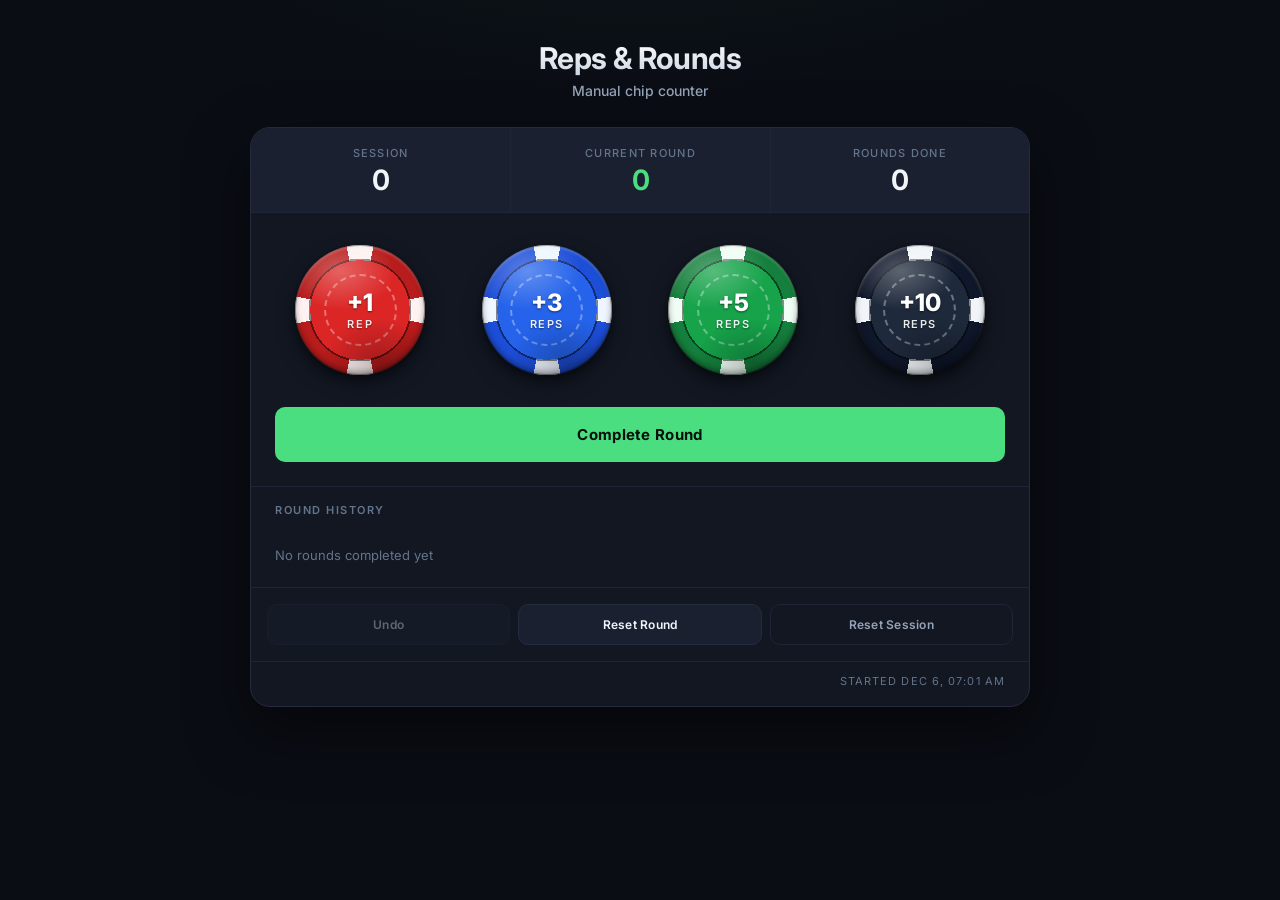
==== docs/index.html @ 08386cd2 "Move PWA from pwa/ to docs/ for GitHub Pages deployment GitHub Pages can publish a /docs folder dire" ====
<!DOCTYPE html>
<html lang="en">
<head>
    <meta charset="UTF-8">
    <meta name="viewport" content="width=device-width, initial-scale=1.0, user-scalable=no, viewport-fit=cover">
    <title>Reps &amp; Rounds Counter</title>

    <meta name="description" content="Manual poker-chip-styled reps and rounds counter. Works offline.">
    <meta name="theme-color" content="#0a0d14">
    <meta name="color-scheme" content="dark">

    <link rel="manifest" href="manifest.webmanifest">
    <link rel="icon" type="image/png" sizes="192x192" href="icons/icon-192.png">
    <link rel="icon" type="image/png" sizes="512x512" href="icons/icon-512.png">
    <link rel="apple-touch-icon" href="icons/apple-touch-icon.png">

    <meta name="apple-mobile-web-app-capable" content="yes">
    <meta name="apple-mobile-web-app-status-bar-style" content="black-translucent">
    <meta name="apple-mobile-web-app-title" content="Reps Counter">
    <meta name="mobile-web-app-capable" content="yes">

    <link rel="preconnect" href="https://fonts.googleapis.com">
    <link rel="preconnect" href="https://fonts.gstatic.com" crossorigin>
    <link href="https://fonts.googleapis.com/css2?family=Inter:wght@400;500;600;700;800&display=swap" rel="stylesheet">

    <link rel="stylesheet" href="styles.css">
</head>
<body>
    <div class="header">
        <h1>Reps &amp; Rounds</h1>
        <div class="tagline">Manual chip counter</div>
    </div>

    <div class="container">

        <div class="session-info">
            <div class="session-stat">
                <div class="session-label">Session</div>
                <div class="session-value" id="stat-session">0</div>
            </div>
            <div class="session-stat">
                <div class="session-label">Current Round</div>
                <div class="session-value" id="stat-round">0</div>
            </div>
            <div class="session-stat">
                <div class="session-label">Rounds Done</div>
                <div class="session-value" id="stat-rounds">0</div>
            </div>
        </div>

        <div class="chips-section">
            <div class="chips-grid">
                <button class="chip chip-1"  id="chip-btn-1"  data-value="1">
                    <span class="chip-value">+1<span class="chip-label">rep</span></span>
                </button>
                <button class="chip chip-3"  id="chip-btn-3"  data-value="3">
                    <span class="chip-value">+3<span class="chip-label">reps</span></span>
                </button>
                <button class="chip chip-5"  id="chip-btn-5"  data-value="5">
                    <span class="chip-value">+5<span class="chip-label">reps</span></span>
                </button>
                <button class="chip chip-10" id="chip-btn-10" data-value="10">
                    <span class="chip-value">+10<span class="chip-label">reps</span></span>
                </button>
            </div>
        </div>

        <div class="complete-section">
            <button class="complete-btn" id="complete-btn">Complete Round</button>
        </div>

        <div class="history-section">
            <div class="history-header">Round History</div>
            <div class="round-list" id="round-list">
                <div class="no-rounds-msg">No rounds completed yet</div>
            </div>
        </div>

        <div class="controls">
            <button class="ctrl-btn" id="undo-btn" disabled>Undo</button>
            <button class="ctrl-btn" id="reset-round-btn">Reset Round</button>
            <button class="ctrl-btn dark" id="reset-session-btn">Reset Session</button>
        </div>

        <div id="status-msg" class="status-message"></div>

        <div class="session-meta" id="session-meta"></div>
    </div>

    <script src="app.js"></script>
</body>
</html>
---- docs/styles.css ----
:root {
    --bg: #0a0d14;
    --surface: #121722;
    --surface-2: #1a2030;
    --border: #242b3d;
    --border-soft: #1e2536;
    --text: #f1f5f9;
    --text-muted: #94a3b8;
    --text-dim: #64748b;
    --accent: #4ade80;
    --accent-hover: #22c55e;
    --accent-soft: rgba(74, 222, 128, 0.12);
    --accent-ring: rgba(74, 222, 128, 0.25);
    --danger: #f87171;
    --danger-soft: rgba(248, 113, 113, 0.12);

    --radius: 14px;
    --radius-sm: 10px;
    --radius-lg: 20px;
    --shadow-md: 0 8px 24px rgba(0, 0, 0, 0.35);
    --shadow-lg: 0 24px 60px rgba(0, 0, 0, 0.5);
}

* { margin: 0; padding: 0; box-sizing: border-box; }

html, body {
    background: var(--bg);
    color: var(--text);
    font-family: 'Inter', system-ui, -apple-system, sans-serif;
    -webkit-font-smoothing: antialiased;
    -moz-osx-font-smoothing: grayscale;
}

body {
    min-height: 100vh;
    min-height: 100dvh;
    display: flex;
    flex-direction: column;
    align-items: center;
    padding: max(40px, env(safe-area-inset-top)) 20px max(48px, env(safe-area-inset-bottom));
    background:
        radial-gradient(1000px 500px at 50% -200px, rgba(74, 222, 128, 0.06), transparent 60%),
        var(--bg);
}

.header {
    text-align: center;
    margin-bottom: 28px;
    width: 100%;
}

h1 {
    font-size: 1.875rem;
    font-weight: 700;
    letter-spacing: -0.02em;
    margin-bottom: 6px;
    background: linear-gradient(180deg, #ffffff 0%, #cbd5e1 100%);
    -webkit-background-clip: text;
    -webkit-text-fill-color: transparent;
    background-clip: text;
}

.tagline {
    font-size: 0.875rem;
    color: var(--text-muted);
    font-weight: 500;
}

.container {
    background: var(--surface);
    border: 1px solid var(--border);
    border-radius: var(--radius-lg);
    max-width: 780px;
    width: 100%;
    overflow: hidden;
    box-shadow: var(--shadow-lg);
}

/* ── Stats bar ── */
.session-info {
    background: var(--surface-2);
    display: grid;
    grid-template-columns: repeat(3, 1fr);
    border-bottom: 1px solid var(--border-soft);
}

.session-stat {
    text-align: center;
    padding: 18px 12px;
}

.session-stat + .session-stat {
    border-left: 1px solid var(--border-soft);
}

.session-label {
    font-size: 0.6875rem;
    color: var(--text-dim);
    font-weight: 500;
    letter-spacing: 0.12em;
    text-transform: uppercase;
    margin-bottom: 6px;
}

.session-value {
    font-size: 1.75rem;
    font-weight: 700;
    color: var(--text);
    letter-spacing: -0.02em;
    line-height: 1;
    font-variant-numeric: tabular-nums;
}

.session-stat:nth-child(2) .session-value { color: var(--accent); }

/* ── Chips ── */
.chips-section {
    padding: 32px 24px;
    background: var(--surface);
}

.chips-grid {
    display: grid;
    grid-template-columns: repeat(4, 1fr);
    gap: 16px;
    justify-items: center;
}

.chip {
    --base: #b91c1c;
    --base-dark: #7f1313;
    --dash: #f8fafc;
    --face: #dc2626;
    --face-dark: #991b1b;

    width: 100%;
    max-width: 130px;
    aspect-ratio: 1;
    border-radius: 50%;
    border: none;
    font-family: inherit;
    font-size: 1.5rem;
    font-weight: 800;
    color: #fff;
    cursor: pointer;
    position: relative;
    isolation: isolate;
    display: flex;
    align-items: center;
    justify-content: center;
    -webkit-user-select: none;
    user-select: none;
    -webkit-tap-highlight-color: transparent;
    transition: transform 0.12s ease, box-shadow 0.15s ease, filter 0.15s ease;
    background:
        radial-gradient(circle at 50% 50%,
            var(--face) 0 54%,
            rgba(0, 0, 0, 0.45) 54% 56%,
            transparent 56%),
        conic-gradient(from 0deg,
            var(--dash) 0deg 12deg,
            var(--base) 12deg 78deg,
            var(--dash) 78deg 102deg,
            var(--base) 102deg 168deg,
            var(--dash) 168deg 192deg,
            var(--base) 192deg 258deg,
            var(--dash) 258deg 282deg,
            var(--base) 282deg 348deg,
            var(--dash) 348deg 360deg);
    text-shadow: 0 1px 2px rgba(0, 0, 0, 0.55);
    box-shadow:
        inset 0 2px 3px rgba(255, 255, 255, 0.25),
        inset 0 -3px 6px rgba(0, 0, 0, 0.4),
        inset 0 0 0 1px rgba(0, 0, 0, 0.4),
        0 8px 18px rgba(0, 0, 0, 0.5),
        0 2px 4px rgba(0, 0, 0, 0.3);
}

.chip::before {
    content: "";
    position: absolute;
    inset: 22%;
    border-radius: 50%;
    border: 2px dashed rgba(255, 255, 255, 0.35);
    pointer-events: none;
    z-index: 1;
}

.chip::after {
    content: "";
    position: absolute;
    inset: 0;
    border-radius: 50%;
    background:
        radial-gradient(ellipse 70% 50% at 35% 20%, rgba(255, 255, 255, 0.28), transparent 60%),
        radial-gradient(ellipse 80% 60% at 65% 90%, rgba(0, 0, 0, 0.25), transparent 55%);
    pointer-events: none;
    z-index: 1;
}

.chip-value {
    position: relative;
    z-index: 2;
    display: flex;
    flex-direction: column;
    align-items: center;
    justify-content: center;
    gap: 2px;
    line-height: 1;
}

.chip:hover {
    transform: translateY(-2px);
    filter: brightness(1.06);
}

.chip:active {
    transform: scale(0.93);
}

@keyframes chipPop {
    0%   { transform: scale(0.93); filter: brightness(1.3); }
    60%  { transform: scale(1.04); filter: brightness(1.05); }
    100% { transform: scale(1);    filter: brightness(1); }
}

.chip.tapped { animation: chipPop 0.22s ease-out; }

.chip-label {
    font-size: 0.6875rem;
    letter-spacing: 0.14em;
    text-transform: uppercase;
    opacity: 0.9;
    font-weight: 600;
    margin-top: 2px;
}

.chip-1 {
    --base: #b91c1c;
    --dash: #fef2f2;
    --face: #dc2626;
}
.chip-3 {
    --base: #1d4ed8;
    --dash: #eff6ff;
    --face: #2563eb;
}
.chip-5 {
    --base: #15803d;
    --dash: #f0fdf4;
    --face: #16a34a;
}
.chip-10 {
    --base: #0f172a;
    --dash: #f1f5f9;
    --face: #1e293b;
}

/* ── Complete Round button ── */
.complete-section {
    padding: 0 24px 24px;
}

.complete-btn {
    width: 100%;
    padding: 18px 20px;
    background: var(--accent);
    color: #03110a;
    border: none;
    font-family: inherit;
    font-size: 0.9375rem;
    font-weight: 700;
    letter-spacing: 0.02em;
    cursor: pointer;
    border-radius: var(--radius-sm);
    transition: background 0.15s ease, transform 0.05s ease;
    -webkit-tap-highlight-color: transparent;
}

.complete-btn:hover {
    background: var(--accent-hover);
}

.complete-btn:active { transform: translateY(1px); }

/* ── Round history ── */
.history-section {
    border-top: 1px solid var(--border-soft);
    background: var(--surface);
}

.history-header {
    padding: 16px 24px 10px;
    font-size: 0.6875rem;
    letter-spacing: 0.14em;
    text-transform: uppercase;
    color: var(--text-dim);
    font-weight: 600;
}

.round-list {
    max-height: 240px;
    overflow-y: auto;
    scrollbar-width: thin;
    scrollbar-color: var(--border) var(--surface);
}

.round-list::-webkit-scrollbar { width: 6px; }
.round-list::-webkit-scrollbar-track { background: var(--surface); }
.round-list::-webkit-scrollbar-thumb { background: var(--border); border-radius: 3px; }

.round-entry {
    display: flex;
    justify-content: space-between;
    align-items: center;
    padding: 12px 24px;
    border-top: 1px solid var(--border-soft);
}

.round-entry-label {
    font-size: 0.8125rem;
    color: var(--text-muted);
    font-weight: 500;
}

.round-entry-reps {
    font-size: 0.9375rem;
    font-weight: 700;
    color: var(--text);
    font-variant-numeric: tabular-nums;
}

.round-entry-reps .unit {
    font-size: 0.6875rem;
    color: var(--text-dim);
    font-weight: 500;
    letter-spacing: 0.08em;
    text-transform: uppercase;
    margin-left: 4px;
}

.no-rounds-msg {
    padding: 20px 24px 24px;
    color: var(--text-dim);
    font-size: 0.8125rem;
}

/* ── Control buttons ── */
.controls {
    display: grid;
    grid-template-columns: repeat(3, 1fr);
    gap: 8px;
    padding: 16px;
    border-top: 1px solid var(--border-soft);
    background: var(--surface);
}

.ctrl-btn {
    background: var(--surface-2);
    color: var(--text);
    border: 1px solid var(--border);
    padding: 12px 10px;
    font-family: inherit;
    font-size: 0.75rem;
    font-weight: 600;
    letter-spacing: 0.02em;
    cursor: pointer;
    border-radius: var(--radius-sm);
    transition: background 0.15s ease, border-color 0.15s ease, color 0.15s ease;
    -webkit-tap-highlight-color: transparent;
}

.ctrl-btn:hover {
    background: var(--surface);
    border-color: var(--border-soft);
}

.ctrl-btn:active { transform: translateY(1px); }

.ctrl-btn:disabled {
    opacity: 0.35;
    cursor: not-allowed;
    pointer-events: none;
}

.ctrl-btn.dark {
    background: transparent;
    border-color: var(--border-soft);
    color: var(--text-muted);
}

.ctrl-btn.dark:hover {
    background: var(--surface-2);
    color: var(--text);
}

/* ── Status message ── */
.status-message {
    margin: 0 16px 16px;
    padding: 12px 16px;
    font-weight: 500;
    font-size: 0.8125rem;
    letter-spacing: 0.01em;
    text-align: center;
    border-radius: var(--radius-sm);
    display: none;
}

.status-message.show { display: block; }

.status-message.success {
    background: var(--accent-soft);
    color: var(--accent);
    border: 1px solid var(--accent-ring);
}

.status-message.error {
    background: var(--danger-soft);
    color: var(--danger);
    border: 1px solid rgba(248, 113, 113, 0.3);
}

/* ── Session meta ── */
.session-meta {
    padding: 12px 24px 18px;
    font-size: 0.6875rem;
    letter-spacing: 0.1em;
    color: var(--text-dim);
    text-transform: uppercase;
    text-align: right;
    border-top: 1px solid var(--border-soft);
}

@media (max-width: 640px) {
    h1 { font-size: 1.5rem; }
    .chips-grid { grid-template-columns: repeat(2, 1fr); gap: 14px; }
    .chip { font-size: 1.375rem; }
    .chips-section { padding: 24px 18px; }
    .complete-section { padding: 0 18px 18px; }
    .session-value { font-size: 1.5rem; }
}

@media (max-width: 400px) {
    .session-value { font-size: 1.25rem; }
    .chip { font-size: 1.25rem; }
}
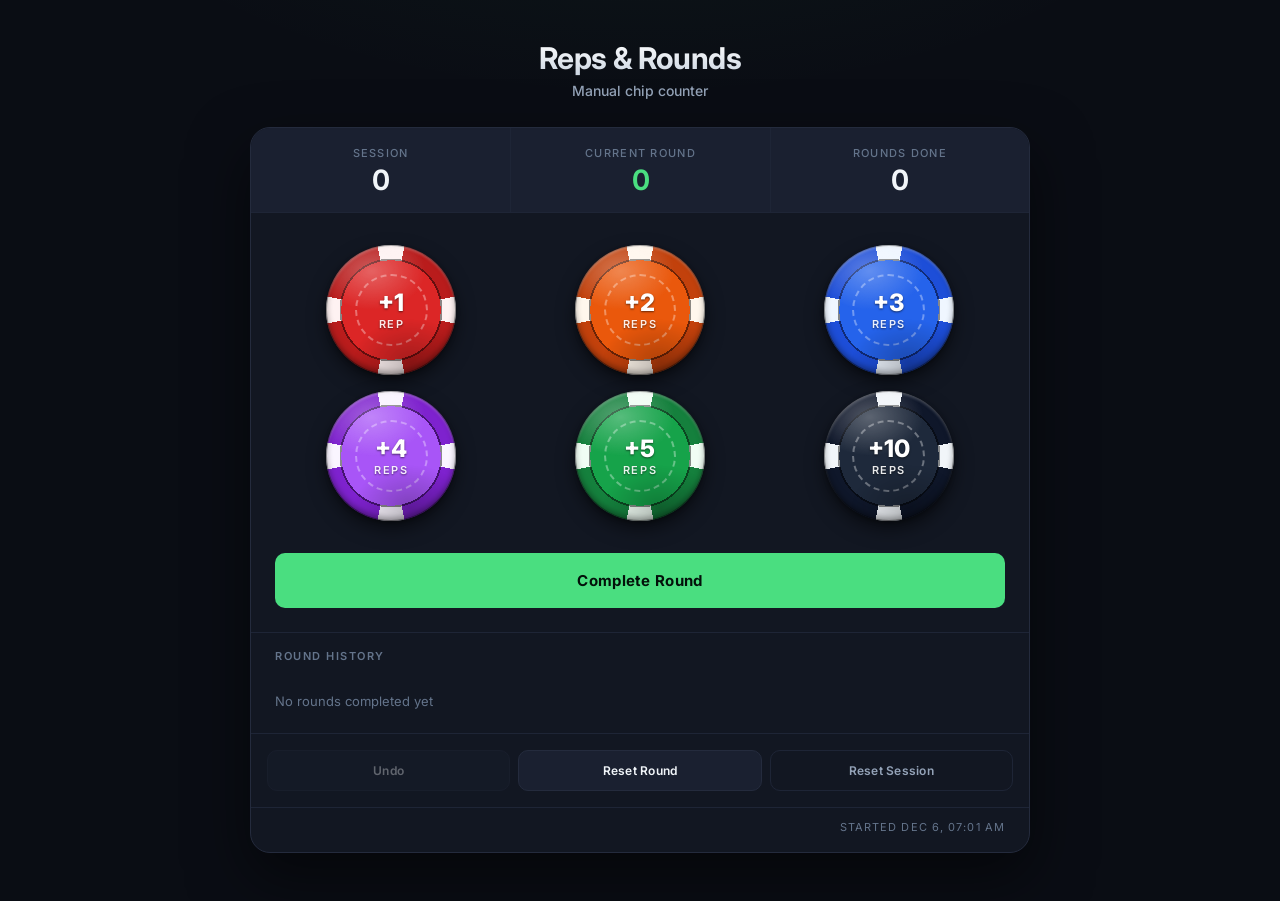
==== commit 8bb534e9: "Add +2 and +4 poker chips and keep screen awake during workouts" ====
--- a/docs/index.html
+++ b/docs/index.html
@@ -53,8 +53,14 @@
                 <button class="chip chip-1"  id="chip-btn-1"  data-value="1">
                     <span class="chip-value">+1<span class="chip-label">rep</span></span>
                 </button>
+                <button class="chip chip-2"  id="chip-btn-2"  data-value="2">
+                    <span class="chip-value">+2<span class="chip-label">reps</span></span>
+                </button>
                 <button class="chip chip-3"  id="chip-btn-3"  data-value="3">
                     <span class="chip-value">+3<span class="chip-label">reps</span></span>
+                </button>
+                <button class="chip chip-4"  id="chip-btn-4"  data-value="4">
+                    <span class="chip-value">+4<span class="chip-label">reps</span></span>
                 </button>
                 <button class="chip chip-5"  id="chip-btn-5"  data-value="5">
                     <span class="chip-value">+5<span class="chip-label">reps</span></span>
--- a/docs/styles.css
+++ b/docs/styles.css
@@ -121,7 +121,7 @@
 
 .chips-grid {
     display: grid;
-    grid-template-columns: repeat(4, 1fr);
+    grid-template-columns: repeat(3, 1fr);
     gap: 16px;
     justify-items: center;
 }
@@ -240,10 +240,20 @@
     --dash: #fef2f2;
     --face: #dc2626;
 }
+.chip-2 {
+    --base: #c2410c;
+    --dash: #fff7ed;
+    --face: #ea580c;
+}
 .chip-3 {
     --base: #1d4ed8;
     --dash: #eff6ff;
     --face: #2563eb;
+}
+.chip-4 {
+    --base: #7e22ce;
+    --dash: #faf5ff;
+    --face: #a855f7;
 }
 .chip-5 {
     --base: #15803d;
@@ -432,15 +442,24 @@
 }
 
 @media (max-width: 640px) {
-    h1 { font-size: 1.5rem; }
-    .chips-grid { grid-template-columns: repeat(2, 1fr); gap: 14px; }
-    .chip { font-size: 1.375rem; }
-    .chips-section { padding: 24px 18px; }
-    .complete-section { padding: 0 18px 18px; }
-    .session-value { font-size: 1.5rem; }
+    body { padding: max(20px, env(safe-area-inset-top)) 16px max(20px, env(safe-area-inset-bottom)); }
+    h1 { font-size: 1.375rem; }
+    .header { margin-bottom: 14px; }
+    .tagline { font-size: 0.8125rem; }
+    .session-stat { padding: 12px 10px; }
+    .session-label { font-size: 0.625rem; margin-bottom: 4px; }
+    .session-value { font-size: 1.375rem; }
+    .chips-grid { grid-template-columns: repeat(3, 1fr); gap: 12px; }
+    .chip { font-size: 1.125rem; max-width: 110px; }
+    .chip-label { font-size: 0.5625rem; letter-spacing: 0.1em; margin-top: 1px; }
+    .chips-section { padding: 16px 14px; }
+    .complete-section { padding: 0 14px 14px; }
+    .complete-btn { padding: 14px 16px; font-size: 0.875rem; }
 }
 
 @media (max-width: 400px) {
     .session-value { font-size: 1.25rem; }
-    .chip { font-size: 1.25rem; }
-}
+    .chip { font-size: 1rem; max-width: 100px; }
+    .chips-grid { gap: 10px; }
+    .chips-section { padding: 14px 12px; }
+}
